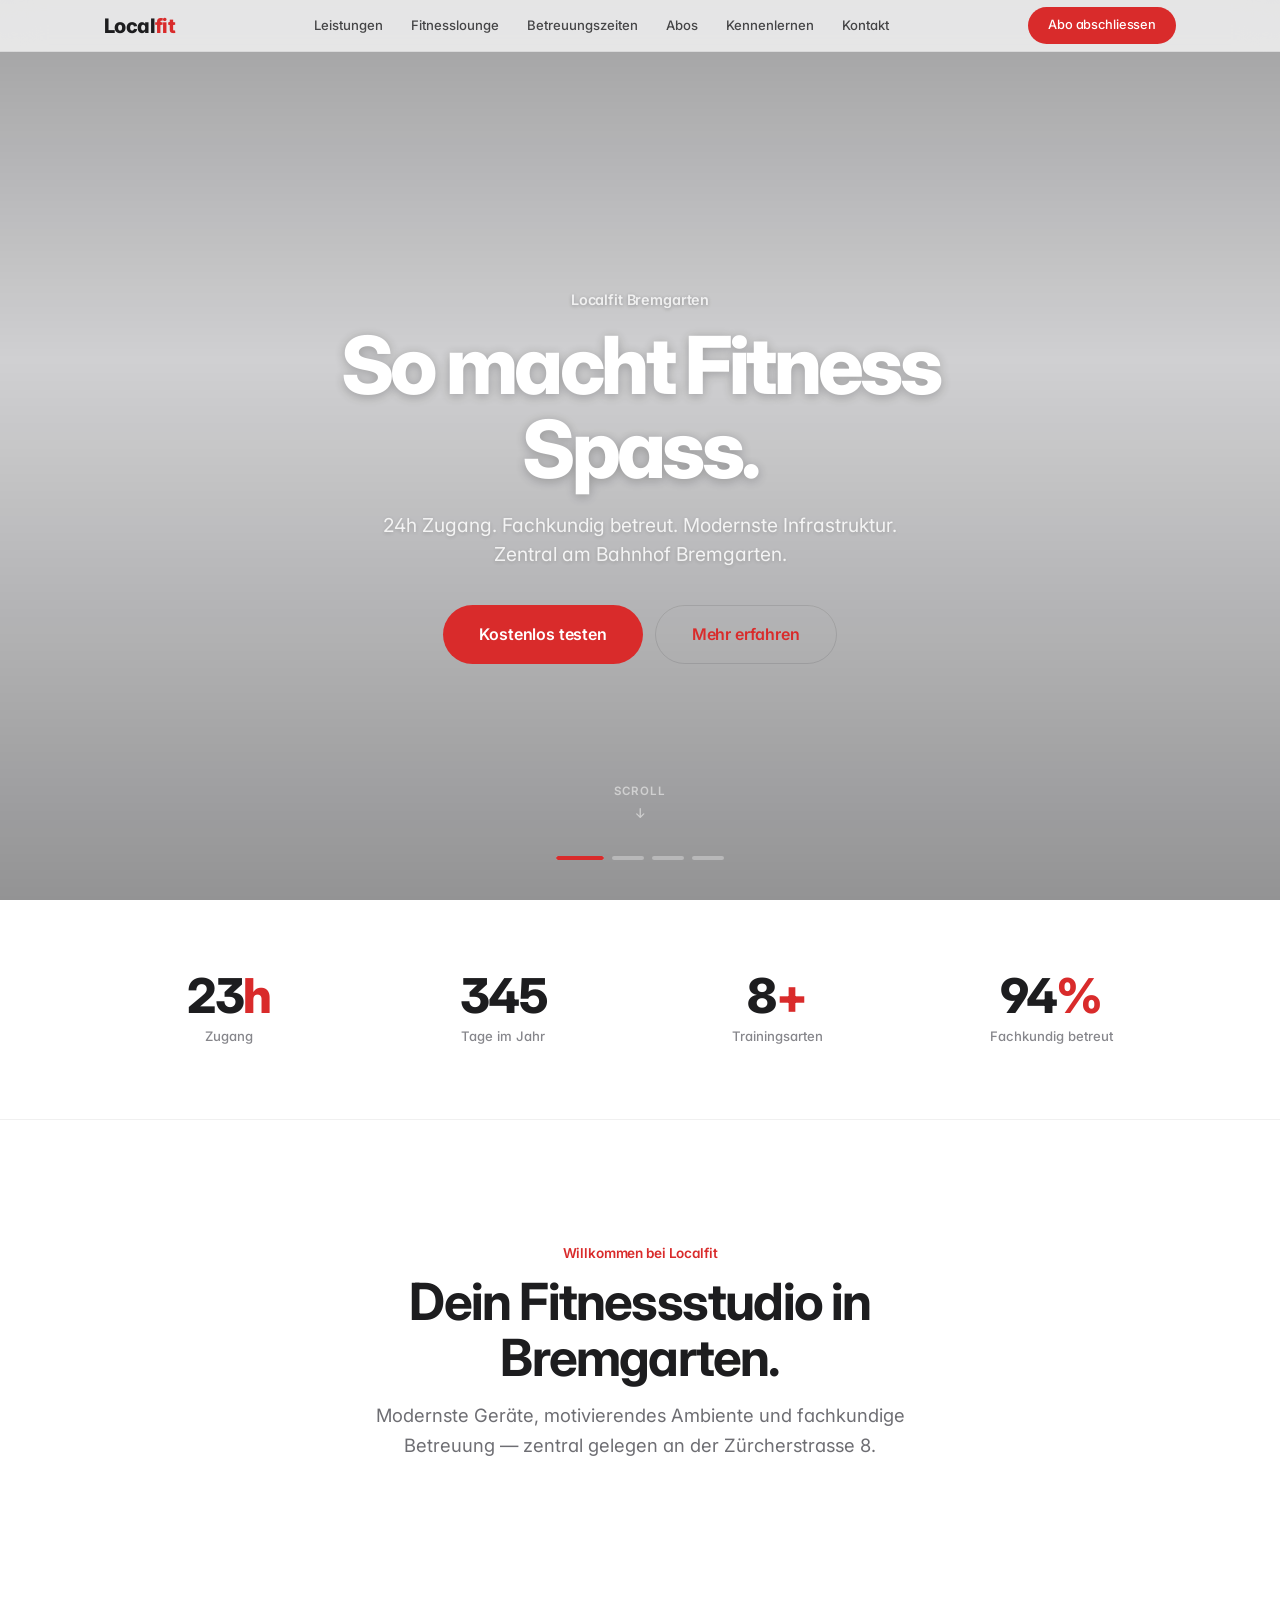
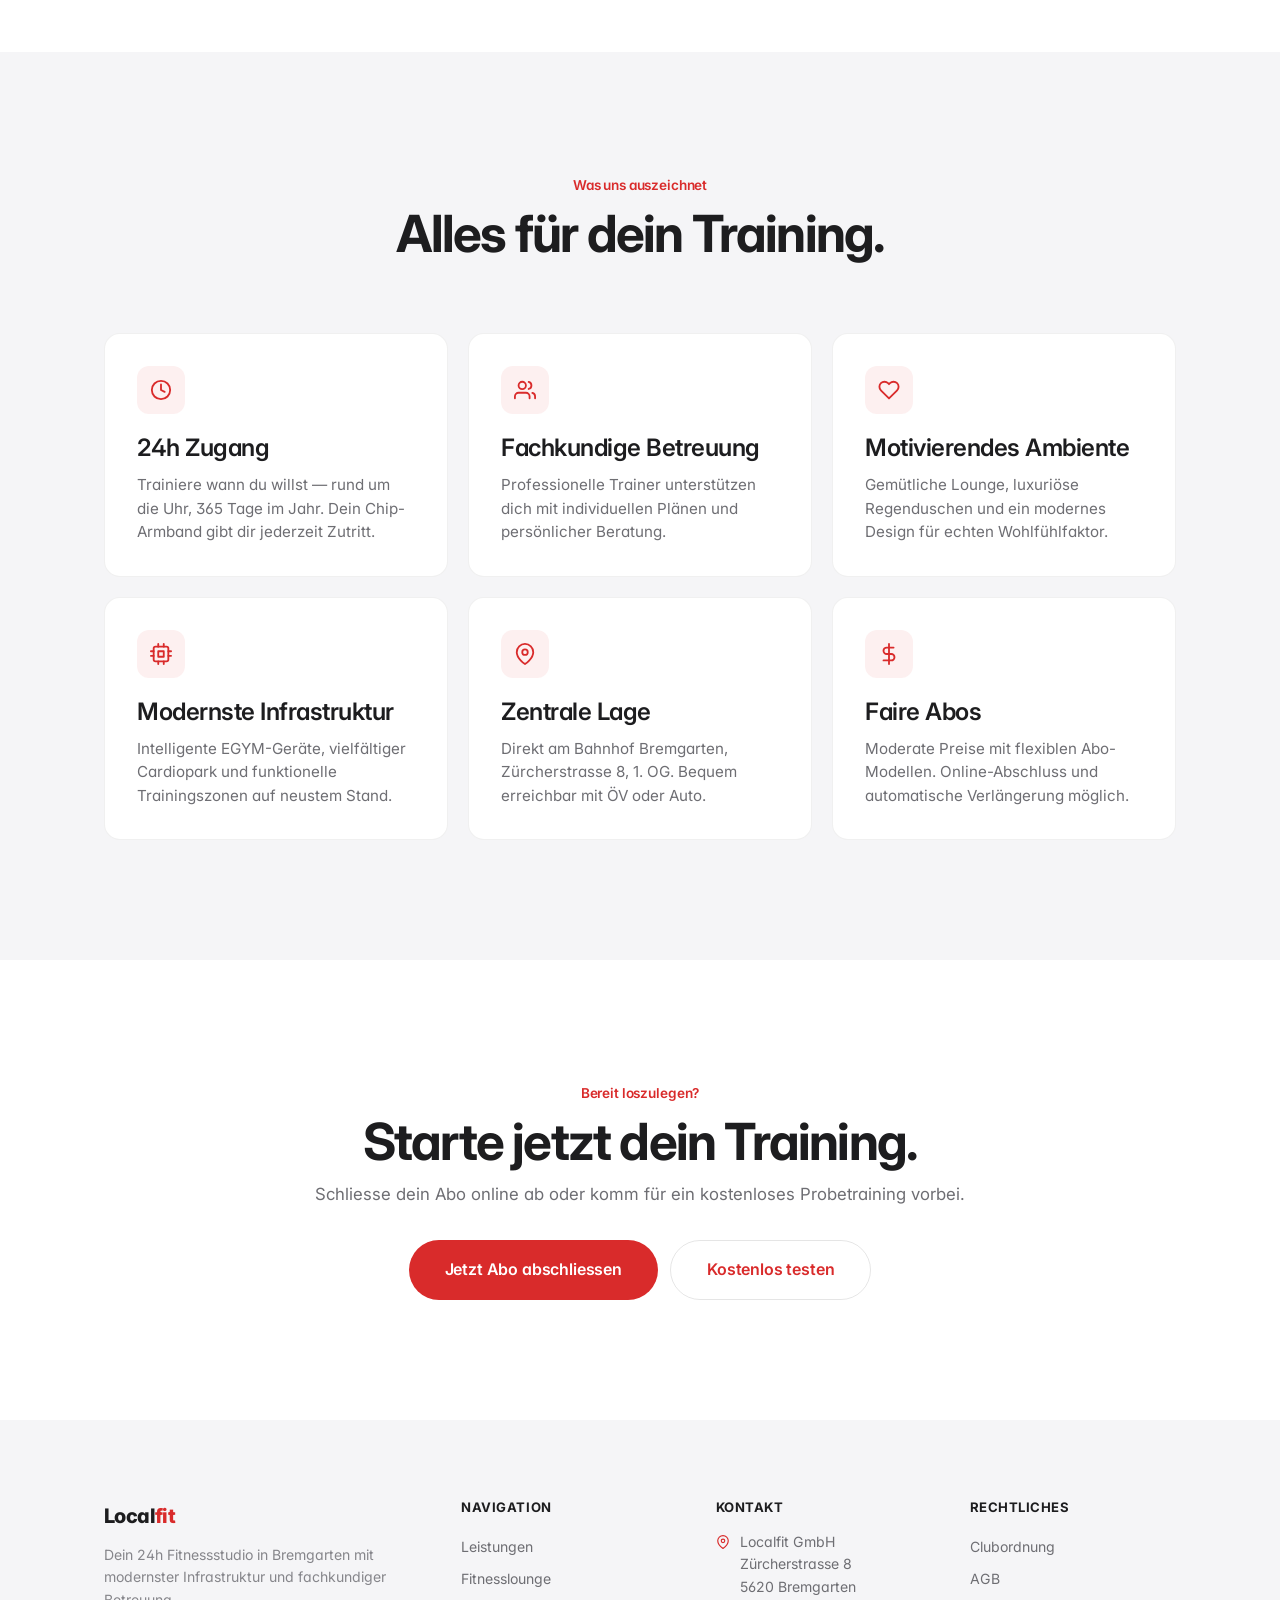
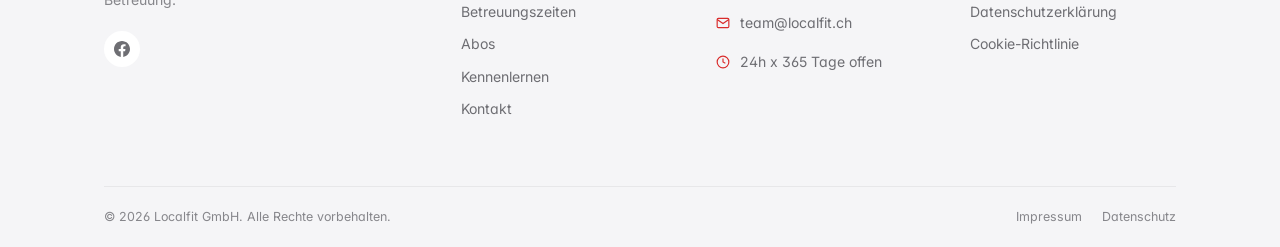
==== index.html @ 7a8f7181 "Initial commit: LocalFit Website Apple-style redesign of localfit.ch with red accent branding. 7 pag" ====
<!DOCTYPE html>
<html lang="de">
<head>
  <meta charset="UTF-8">
  <meta name="viewport" content="width=device-width, initial-scale=1.0">
  <title>Localfit Bremgarten — So macht Fitness Spass</title>
  <meta name="description" content="Localfit Bremgarten: 24h Fitnessstudio mit modernster Infrastruktur, fachkundiger Betreuung und motivierendem Ambiente.">
  <link rel="stylesheet" href="css/style.css">
  <link rel="stylesheet" href="css/components.css">
  <link rel="stylesheet" href="css/pages.css">
</head>
<body>

  <!-- NAVBAR -->
  <nav class="navbar" id="navbar">
    <div class="container">
      <a href="index.html" class="nav-logo">Local<span>fit</span></a>
      <div class="nav-links">
        <a href="leistungen.html">Leistungen</a>
        <a href="fitnesslounge.html">Fitnesslounge</a>
        <a href="betreuungszeiten.html">Betreuungszeiten</a>
        <a href="abos.html">Abos</a>
        <a href="kennenlernen.html">Kennenlernen</a>
        <a href="kontakt.html">Kontakt</a>
      </div>
      <a href="abos.html" class="btn btn-primary btn-sm nav-cta">Abo abschliessen</a>
      <button class="hamburger" id="hamburger" aria-label="Menü öffnen">
        <span></span><span></span><span></span>
      </button>
    </div>
  </nav>

  <!-- MOBILE MENU -->
  <div class="mobile-menu" id="mobileMenu">
    <a href="index.html" class="active">Home</a>
    <a href="leistungen.html">Leistungen</a>
    <a href="fitnesslounge.html">Fitnesslounge</a>
    <a href="betreuungszeiten.html">Betreuungszeiten</a>
    <a href="abos.html">Abos</a>
    <a href="kennenlernen.html">Kennenlernen</a>
    <a href="kontakt.html">Kontakt</a>
  </div>

  <!-- HERO -->
  <section class="hero" id="hero">
    <div class="hero-slides">
      <div class="hero-slide active">
        <div class="hero-slide-bg" style="background-image: url('https://www.localfit.ch/wp-content/uploads/slider07.jpg');"></div>
      </div>
      <div class="hero-slide">
        <div class="hero-slide-bg" style="background-image: url('https://www.localfit.ch/wp-content/uploads/slider05.jpg');"></div>
      </div>
      <div class="hero-slide">
        <div class="hero-slide-bg" style="background-image: url('https://www.localfit.ch/wp-content/uploads/slider-localfit-b.jpg');"></div>
      </div>
      <div class="hero-slide">
        <div class="hero-slide-bg" style="background-image: url('https://www.localfit.ch/wp-content/uploads/slider-localfit-a.jpg');"></div>
      </div>
    </div>

    <div class="hero-content">
      <div class="hero-text" id="heroText">
        <span class="section-label">Localfit Bremgarten</span>
        <h1>So macht Fitness Spass.</h1>
        <p>24h Zugang. Fachkundig betreut. Modernste Infrastruktur. Zentral am Bahnhof Bremgarten.</p>
        <div class="hero-buttons">
          <a href="kennenlernen.html" class="btn btn-primary btn-lg">Kostenlos testen</a>
          <a href="leistungen.html" class="btn btn-secondary btn-lg">Mehr erfahren</a>
        </div>
      </div>
    </div>

    <div id="heroSlideData" style="display:none;">
      <div data-label="Localfit Bremgarten" data-title="So macht Fitness Spass." data-text="24h Zugang. Fachkundig betreut. Modernste Infrastruktur. Zentral am Bahnhof Bremgarten." data-btn="Kostenlos testen" data-link="kennenlernen.html"></div>
      <div data-label="Modernste Ausstattung" data-title="Infrastruktur, die begeistert." data-text="Intelligente EGYM-Geräte, Cardiopark und luxuriöse Regenduschen — alles für dein Training." data-btn="Leistungen entdecken" data-link="leistungen.html"></div>
      <div data-label="Für alle Generationen" data-title="Dein Training. Dein Tempo." data-text="Ob Einsteiger oder Profi — finde dein individuelles Trainingsprogramm mit fachkundiger Beratung." data-btn="Jetzt kennenlernen" data-link="kennenlernen.html"></div>
      <div data-label="Dein Wohlfühlort" data-title="Wohlfühlen. Trainieren. Wiederkommen." data-text="Nur wer sich in seinem Fitnessclub wohlfühlt, wird motiviert trainieren. Überzeug dich selbst." data-btn="Lounge ansehen" data-link="fitnesslounge.html"></div>
    </div>

    <div class="hero-indicators" id="heroIndicators">
      <div class="hero-indicator active"><div class="hero-indicator-fill"></div></div>
      <div class="hero-indicator"><div class="hero-indicator-fill"></div></div>
      <div class="hero-indicator"><div class="hero-indicator-fill"></div></div>
      <div class="hero-indicator"><div class="hero-indicator-fill"></div></div>
    </div>

    <div class="hero-scroll">
      <span>Scroll</span>
      <svg width="14" height="14" viewBox="0 0 16 16" fill="none"><path d="M8 3v10m0 0l4-4m-4 4L4 9" stroke="currentColor" stroke-width="1.5" stroke-linecap="round" stroke-linejoin="round"/></svg>
    </div>
  </section>

  <!-- STATS -->
  <section class="stats-bar">
    <div class="container">
      <div class="stats-grid">
        <div class="stat-item reveal">
          <div class="stat-number"><span class="counter" data-target="24">0</span><span class="accent">h</span></div>
          <div class="stat-label">Zugang</div>
        </div>
        <div class="stat-item reveal reveal-delay-1">
          <div class="stat-number"><span class="counter" data-target="365">0</span></div>
          <div class="stat-label">Tage im Jahr</div>
        </div>
        <div class="stat-item reveal reveal-delay-2">
          <div class="stat-number"><span class="counter" data-target="8">0</span><span class="accent">+</span></div>
          <div class="stat-label">Trainingsarten</div>
        </div>
        <div class="stat-item reveal reveal-delay-3">
          <div class="stat-number"><span class="counter" data-target="100">0</span><span class="accent">%</span></div>
          <div class="stat-label">Fachkundig betreut</div>
        </div>
      </div>
    </div>
  </section>

  <!-- TAGLINE -->
  <section class="section">
    <div class="container">
      <div class="section-header reveal">
        <span class="section-label">Willkommen bei Localfit</span>
        <h2>Dein Fitnessstudio in Bremgarten.</h2>
        <p>Modernste Geräte, motivierendes Ambiente und fachkundige Betreuung — zentral gelegen an der Zürcherstrasse 8.</p>
      </div>
    </div>
  </section>

  <!-- FEATURES -->
  <section class="section features-section">
    <div class="container">
      <div class="section-header reveal">
        <span class="section-label">Was uns auszeichnet</span>
        <h2>Alles für dein Training.</h2>
      </div>
      <div class="grid grid-3">
        <div class="card reveal">
          <div class="card-icon">
            <svg width="22" height="22" viewBox="0 0 24 24" fill="none" stroke="currentColor" stroke-width="2" stroke-linecap="round" stroke-linejoin="round"><circle cx="12" cy="12" r="10"/><polyline points="12 6 12 12 16 14"/></svg>
          </div>
          <h3>24h Zugang</h3>
          <p>Trainiere wann du willst — rund um die Uhr, 365 Tage im Jahr. Dein Chip-Armband gibt dir jederzeit Zutritt.</p>
        </div>
        <div class="card reveal reveal-delay-1">
          <div class="card-icon">
            <svg width="22" height="22" viewBox="0 0 24 24" fill="none" stroke="currentColor" stroke-width="2" stroke-linecap="round" stroke-linejoin="round"><path d="M17 21v-2a4 4 0 0 0-4-4H5a4 4 0 0 0-4 4v2"/><circle cx="9" cy="7" r="4"/><path d="M23 21v-2a4 4 0 0 0-3-3.87"/><path d="M16 3.13a4 4 0 0 1 0 7.75"/></svg>
          </div>
          <h3>Fachkundige Betreuung</h3>
          <p>Professionelle Trainer unterstützen dich mit individuellen Plänen und persönlicher Beratung.</p>
        </div>
        <div class="card reveal reveal-delay-2">
          <div class="card-icon">
            <svg width="22" height="22" viewBox="0 0 24 24" fill="none" stroke="currentColor" stroke-width="2" stroke-linecap="round" stroke-linejoin="round"><path d="M20.84 4.61a5.5 5.5 0 0 0-7.78 0L12 5.67l-1.06-1.06a5.5 5.5 0 0 0-7.78 7.78l1.06 1.06L12 21.23l7.78-7.78 1.06-1.06a5.5 5.5 0 0 0 0-7.78z"/></svg>
          </div>
          <h3>Motivierendes Ambiente</h3>
          <p>Gemütliche Lounge, luxuriöse Regenduschen und ein modernes Design für echten Wohlfühlfaktor.</p>
        </div>
        <div class="card reveal">
          <div class="card-icon">
            <svg width="22" height="22" viewBox="0 0 24 24" fill="none" stroke="currentColor" stroke-width="2" stroke-linecap="round" stroke-linejoin="round"><rect x="4" y="4" width="16" height="16" rx="2" ry="2"/><rect x="9" y="9" width="6" height="6"/><line x1="9" y1="1" x2="9" y2="4"/><line x1="15" y1="1" x2="15" y2="4"/><line x1="9" y1="20" x2="9" y2="23"/><line x1="15" y1="20" x2="15" y2="23"/><line x1="20" y1="9" x2="23" y2="9"/><line x1="20" y1="14" x2="23" y2="14"/><line x1="1" y1="9" x2="4" y2="9"/><line x1="1" y1="14" x2="4" y2="14"/></svg>
          </div>
          <h3>Modernste Infrastruktur</h3>
          <p>Intelligente EGYM-Geräte, vielfältiger Cardiopark und funktionelle Trainingszonen auf neustem Stand.</p>
        </div>
        <div class="card reveal reveal-delay-1">
          <div class="card-icon">
            <svg width="22" height="22" viewBox="0 0 24 24" fill="none" stroke="currentColor" stroke-width="2" stroke-linecap="round" stroke-linejoin="round"><path d="M21 10c0 7-9 13-9 13s-9-6-9-13a9 9 0 0 1 18 0z"/><circle cx="12" cy="10" r="3"/></svg>
          </div>
          <h3>Zentrale Lage</h3>
          <p>Direkt am Bahnhof Bremgarten, Zürcherstrasse 8, 1. OG. Bequem erreichbar mit ÖV oder Auto.</p>
        </div>
        <div class="card reveal reveal-delay-2">
          <div class="card-icon">
            <svg width="22" height="22" viewBox="0 0 24 24" fill="none" stroke="currentColor" stroke-width="2" stroke-linecap="round" stroke-linejoin="round"><line x1="12" y1="1" x2="12" y2="23"/><path d="M17 5H9.5a3.5 3.5 0 0 0 0 7h5a3.5 3.5 0 0 1 0 7H6"/></svg>
          </div>
          <h3>Faire Abos</h3>
          <p>Moderate Preise mit flexiblen Abo-Modellen. Online-Abschluss und automatische Verlängerung möglich.</p>
        </div>
      </div>
    </div>
  </section>

  <!-- CTA -->
  <section class="section cta-section">
    <div class="container reveal">
      <span class="section-label">Bereit loszulegen?</span>
      <h2>Starte jetzt dein Training.</h2>
      <p>Schliesse dein Abo online ab oder komm für ein kostenloses Probetraining vorbei.</p>
      <div style="display: flex; gap: 12px; justify-content: center; flex-wrap: wrap;">
        <a href="abos.html" class="btn btn-primary btn-lg">Jetzt Abo abschliessen</a>
        <a href="kennenlernen.html" class="btn btn-secondary btn-lg">Kostenlos testen</a>
      </div>
    </div>
  </section>

  <!-- FOOTER -->
  <footer class="footer">
    <div class="container">
      <div class="footer-grid">
        <div class="footer-brand">
          <a href="index.html" class="nav-logo">Local<span>fit</span></a>
          <p>Dein 24h Fitnessstudio in Bremgarten mit modernster Infrastruktur und fachkundiger Betreuung.</p>
          <div class="footer-social">
            <a href="https://www.facebook.com" target="_blank" rel="noopener" aria-label="Facebook">
              <svg width="16" height="16" viewBox="0 0 24 24" fill="currentColor"><path d="M24 12.073c0-6.627-5.373-12-12-12s-12 5.373-12 12c0 5.99 4.388 10.954 10.125 11.854v-8.385H7.078v-3.47h3.047V9.43c0-3.007 1.792-4.669 4.533-4.669 1.312 0 2.686.235 2.686.235v2.953H15.83c-1.491 0-1.956.925-1.956 1.874v2.25h3.328l-.532 3.47h-2.796v8.385C19.612 23.027 24 18.062 24 12.073z"/></svg>
            </a>
          </div>
        </div>
        <div>
          <h4>Navigation</h4>
          <div class="footer-links">
            <a href="leistungen.html">Leistungen</a>
            <a href="fitnesslounge.html">Fitnesslounge</a>
            <a href="betreuungszeiten.html">Betreuungszeiten</a>
            <a href="abos.html">Abos</a>
            <a href="kennenlernen.html">Kennenlernen</a>
            <a href="kontakt.html">Kontakt</a>
          </div>
        </div>
        <div>
          <h4>Kontakt</h4>
          <div class="footer-contact-item">
            <span class="footer-contact-icon"><svg width="14" height="14" viewBox="0 0 24 24" fill="none" stroke="currentColor" stroke-width="2"><path d="M21 10c0 7-9 13-9 13s-9-6-9-13a9 9 0 0 1 18 0z"/><circle cx="12" cy="10" r="3"/></svg></span>
            <span>Localfit GmbH<br>Zürcherstrasse 8<br>5620 Bremgarten</span>
          </div>
          <div class="footer-contact-item">
            <span class="footer-contact-icon"><svg width="14" height="14" viewBox="0 0 24 24" fill="none" stroke="currentColor" stroke-width="2"><path d="M4 4h16c1.1 0 2 .9 2 2v12c0 1.1-.9 2-2 2H4c-1.1 0-2-.9-2-2V6c0-1.1.9-2 2-2z"/><polyline points="22,6 12,13 2,6"/></svg></span>
            <span>team@localfit.ch</span>
          </div>
          <div class="footer-contact-item">
            <span class="footer-contact-icon"><svg width="14" height="14" viewBox="0 0 24 24" fill="none" stroke="currentColor" stroke-width="2"><circle cx="12" cy="12" r="10"/><polyline points="12 6 12 12 16 14"/></svg></span>
            <span>24h x 365 Tage offen</span>
          </div>
        </div>
        <div>
          <h4>Rechtliches</h4>
          <div class="footer-links">
            <a href="#">Clubordnung</a>
            <a href="#">AGB</a>
            <a href="#">Datenschutzerklärung</a>
            <a href="#">Cookie-Richtlinie</a>
          </div>
        </div>
      </div>
      <div class="footer-bottom">
        <span>&copy; 2026 Localfit GmbH. Alle Rechte vorbehalten.</span>
        <div class="footer-bottom-links">
          <a href="#">Impressum</a>
          <a href="#">Datenschutz</a>
        </div>
      </div>
    </div>
  </footer>

  <button class="back-to-top" id="backToTop" aria-label="Nach oben">
    <svg width="18" height="18" viewBox="0 0 24 24" fill="none" stroke="currentColor" stroke-width="2.5" stroke-linecap="round" stroke-linejoin="round"><polyline points="18 15 12 9 6 15"/></svg>
  </button>

  <script src="js/main.js"></script>
  <script src="js/carousel.js"></script>
</body>
</html>
---- css/style.css ----
/* ============================================
   LOCALFIT — Apple-Inspired Design System
   ============================================ */

@import url('https://fonts.googleapis.com/css2?family=Inter:wght@300;400;500;600;700;800;900&display=swap');

:root {
  /* Backgrounds */
  --bg-primary: #ffffff;
  --bg-secondary: #f5f5f7;
  --bg-tertiary: #fbfbfd;
  --bg-card: #ffffff;
  --bg-elevated: #ffffff;

  /* Accent — LocalFit Red */
  --accent: #d92b2b;
  --accent-hover: #e63946;
  --accent-light: rgba(217, 43, 43, 0.07);
  --accent-medium: rgba(217, 43, 43, 0.12);

  /* Text — Apple's text hierarchy */
  --text-primary: #1d1d1f;
  --text-secondary: #6e6e73;
  --text-tertiary: #86868b;
  --text-link: #d92b2b;

  /* Borders */
  --border: rgba(0, 0, 0, 0.06);
  --border-strong: rgba(0, 0, 0, 0.1);
  --glass: rgba(255, 255, 255, 0.72);
  --glass-border: rgba(0, 0, 0, 0.06);

  /* Spacing */
  --nav-h: 52px;
  --section-pad: 120px;
  --container-max: 1120px;

  /* Radius */
  --radius: 16px;
  --radius-sm: 12px;
  --radius-xs: 8px;
  --radius-lg: 24px;
  --radius-xl: 32px;
  --radius-pill: 980px;

  /* Shadows — Apple-soft */
  --shadow-sm: 0 1px 3px rgba(0, 0, 0, 0.04), 0 1px 2px rgba(0, 0, 0, 0.06);
  --shadow-md: 0 4px 14px rgba(0, 0, 0, 0.06), 0 2px 6px rgba(0, 0, 0, 0.04);
  --shadow-lg: 0 12px 40px rgba(0, 0, 0, 0.08), 0 4px 12px rgba(0, 0, 0, 0.04);
  --shadow-xl: 0 24px 60px rgba(0, 0, 0, 0.1), 0 8px 20px rgba(0, 0, 0, 0.04);

  /* Transitions */
  --ease: cubic-bezier(0.25, 0.1, 0.25, 1);
  --ease-spring: cubic-bezier(0.34, 1.56, 0.64, 1);
}

/* --- Reset --- */
*, *::before, *::after {
  margin: 0;
  padding: 0;
  box-sizing: border-box;
}

html {
  scroll-behavior: smooth;
  -webkit-text-size-adjust: 100%;
}

body {
  font-family: 'Inter', -apple-system, BlinkMacSystemFont, 'Segoe UI', Roboto, sans-serif;
  font-weight: 400;
  line-height: 1.6;
  color: var(--text-primary);
  background: var(--bg-primary);
  overflow-x: hidden;
  -webkit-font-smoothing: antialiased;
  -moz-osx-font-smoothing: grayscale;
  font-feature-settings: 'cv11', 'ss01';
}

img {
  max-width: 100%;
  height: auto;
  display: block;
}

a {
  color: var(--text-link);
  text-decoration: none;
  transition: opacity 0.3s var(--ease);
}

a:hover {
  opacity: 0.75;
}

ul, ol { list-style: none; }

button, input, select, textarea {
  font-family: inherit;
  font-size: inherit;
  color: inherit;
  background: none;
  border: none;
  outline: none;
}

button { cursor: pointer; }

/* --- Typography (Apple-style) --- */
h1, h2, h3, h4, h5, h6 {
  font-family: 'Inter', -apple-system, BlinkMacSystemFont, sans-serif;
  font-weight: 700;
  line-height: 1.12;
  letter-spacing: -0.025em;
  color: var(--text-primary);
}

h1 {
  font-size: clamp(2.5rem, 6vw, 4.2rem);
  font-weight: 800;
  letter-spacing: -0.04em;
  line-height: 1.08;
}

h2 {
  font-size: clamp(2rem, 4.5vw, 3.2rem);
  font-weight: 700;
  letter-spacing: -0.035em;
  line-height: 1.1;
}

h3 {
  font-size: clamp(1.2rem, 2vw, 1.5rem);
  font-weight: 600;
  letter-spacing: -0.02em;
  line-height: 1.2;
}

h4 {
  font-size: 1.1rem;
  font-weight: 600;
  letter-spacing: -0.01em;
}

p {
  color: var(--text-secondary);
  line-height: 1.6;
  font-size: 1.05rem;
}

/* --- Layout --- */
.container {
  width: 100%;
  max-width: var(--container-max);
  margin: 0 auto;
  padding: 0 24px;
}

.section {
  padding: var(--section-pad) 0;
}

.section-header {
  text-align: center;
  margin-bottom: 72px;
  max-width: 680px;
  margin-left: auto;
  margin-right: auto;
}

.section-header h2 {
  margin-bottom: 16px;
}

.section-header p {
  font-size: 1.15rem;
  max-width: 560px;
  margin: 0 auto;
}

.section-label {
  display: inline-block;
  font-size: 0.85rem;
  font-weight: 600;
  color: var(--accent);
  margin-bottom: 8px;
  letter-spacing: -0.01em;
}

.divider {
  width: 36px;
  height: 4px;
  background: var(--accent);
  border-radius: 2px;
  margin: 24px auto 0;
}

/* --- Grid --- */
.grid {
  display: grid;
  gap: 20px;
}
.grid-2 { grid-template-columns: repeat(2, 1fr); }
.grid-3 { grid-template-columns: repeat(3, 1fr); }
.grid-4 { grid-template-columns: repeat(4, 1fr); }

@media (max-width: 1024px) {
  .grid-4 { grid-template-columns: repeat(2, 1fr); }
  .grid-3 { grid-template-columns: repeat(2, 1fr); }
}
@media (max-width: 768px) {
  .grid-2, .grid-3, .grid-4 { grid-template-columns: 1fr; }
  .section { padding: 80px 0; }
  .section-header { margin-bottom: 48px; }
}

/* --- Scroll Reveal --- */
.reveal {
  opacity: 0;
  transform: translateY(28px);
  transition: opacity 0.7s var(--ease), transform 0.7s var(--ease);
}
.reveal.visible {
  opacity: 1;
  transform: translateY(0);
}
.reveal-delay-1 { transition-delay: 0.1s; }
.reveal-delay-2 { transition-delay: 0.2s; }
.reveal-delay-3 { transition-delay: 0.3s; }
.reveal-delay-4 { transition-delay: 0.4s; }
.reveal-delay-5 { transition-delay: 0.5s; }

/* --- Placeholder Images --- */
.placeholder-img {
  display: flex;
  align-items: center;
  justify-content: center;
  font-size: 0.85rem;
  font-weight: 500;
  color: var(--text-tertiary);
  position: relative;
  overflow: hidden;
}
---- css/components.css ----
/* ============================================
   LOCALFIT — Components (Apple Style)
   ============================================ */

/* ---- NAVBAR ---- */
.navbar {
  position: fixed;
  top: 0;
  left: 0;
  right: 0;
  height: var(--nav-h);
  z-index: 1000;
  display: flex;
  align-items: center;
  background: var(--glass);
  backdrop-filter: saturate(180%) blur(20px);
  -webkit-backdrop-filter: saturate(180%) blur(20px);
  border-bottom: 1px solid var(--glass-border);
  transition: all 0.35s var(--ease);
}

.navbar .container {
  display: flex;
  align-items: center;
  justify-content: space-between;
  width: 100%;
}

.nav-logo {
  font-size: 1.25rem;
  font-weight: 800;
  letter-spacing: -0.03em;
  color: var(--text-primary);
  display: flex;
  align-items: center;
  gap: 0;
  z-index: 1001;
}

.nav-logo span {
  color: var(--accent);
}

.nav-links {
  display: flex;
  align-items: center;
  gap: 28px;
}

.nav-links a {
  font-size: 0.82rem;
  font-weight: 500;
  color: var(--text-primary);
  opacity: 0.8;
  transition: opacity 0.3s var(--ease);
  text-decoration: none;
}

.nav-links a:hover {
  opacity: 1;
}

.nav-links a.active {
  opacity: 1;
  font-weight: 600;
}

.nav-cta {
  z-index: 1001;
}

/* Hamburger */
.hamburger {
  display: none;
  flex-direction: column;
  gap: 5px;
  width: 20px;
  cursor: pointer;
  z-index: 1001;
  padding: 8px 0;
}

.hamburger span {
  display: block;
  width: 100%;
  height: 1.5px;
  background: var(--text-primary);
  border-radius: 1px;
  transition: all 0.3s var(--ease);
  transform-origin: center;
}

.hamburger.active span:nth-child(1) {
  transform: rotate(45deg) translate(4px, 5px);
}
.hamburger.active span:nth-child(2) {
  opacity: 0;
  transform: scaleX(0);
}
.hamburger.active span:nth-child(3) {
  transform: rotate(-45deg) translate(4px, -5px);
}

/* Mobile Menu */
.mobile-menu {
  display: none;
  position: fixed;
  inset: 0;
  background: rgba(255, 255, 255, 0.97);
  backdrop-filter: blur(40px);
  -webkit-backdrop-filter: blur(40px);
  z-index: 999;
  flex-direction: column;
  align-items: center;
  justify-content: center;
  gap: 8px;
  opacity: 0;
  pointer-events: none;
  transition: opacity 0.35s var(--ease);
}

.mobile-menu.open {
  opacity: 1;
  pointer-events: all;
}

.mobile-menu a {
  font-size: 1.8rem;
  font-weight: 700;
  letter-spacing: -0.03em;
  color: var(--text-primary);
  opacity: 0.4;
  padding: 8px 0;
  transition: opacity 0.3s var(--ease);
  text-decoration: none;
}

.mobile-menu a:hover,
.mobile-menu a.active {
  opacity: 1;
}

@media (max-width: 1024px) {
  .nav-links, .nav-cta { display: none; }
  .hamburger { display: flex; }
  .mobile-menu { display: flex; }
}

/* ---- BUTTONS ---- */
.btn {
  display: inline-flex;
  align-items: center;
  justify-content: center;
  gap: 6px;
  font-family: inherit;
  font-weight: 500;
  letter-spacing: -0.01em;
  border-radius: var(--radius-pill);
  transition: all 0.3s var(--ease);
  white-space: nowrap;
  cursor: pointer;
}

.btn-primary {
  background: var(--accent);
  color: #fff;
  padding: 12px 28px;
  font-size: 0.9rem;
}

.btn-primary:hover {
  background: var(--accent-hover);
  transform: scale(1.02);
  opacity: 1;
}

.btn-secondary {
  background: transparent;
  color: var(--accent);
  padding: 12px 28px;
  font-size: 0.9rem;
  border: 1px solid var(--border-strong);
}

.btn-secondary:hover {
  background: var(--accent-light);
  border-color: var(--accent);
  opacity: 1;
}

.btn-text {
  background: transparent;
  color: var(--accent);
  padding: 8px 0;
  font-size: 0.95rem;
  font-weight: 500;
  gap: 4px;
}

.btn-text:hover {
  opacity: 1;
  gap: 8px;
}

.btn-sm {
  padding: 8px 20px;
  font-size: 0.8rem;
}

.btn-lg {
  padding: 16px 36px;
  font-size: 1rem;
  font-weight: 600;
}

/* ---- CARDS ---- */
.card {
  background: var(--bg-card);
  border: 1px solid var(--border);
  border-radius: var(--radius);
  padding: 32px;
  transition: all 0.4s var(--ease);
}

.card:hover {
  box-shadow: var(--shadow-lg);
  transform: translateY(-4px);
  border-color: transparent;
}

.card-icon {
  width: 48px;
  height: 48px;
  border-radius: var(--radius-sm);
  background: var(--accent-light);
  display: flex;
  align-items: center;
  justify-content: center;
  margin-bottom: 20px;
  color: var(--accent);
}

.card h3 {
  margin-bottom: 10px;
}

.card p {
  font-size: 0.95rem;
  line-height: 1.55;
  color: var(--text-secondary);
}

/* ---- FORMS ---- */
.form-group {
  position: relative;
  margin-bottom: 20px;
}

.form-label {
  display: block;
  font-size: 0.82rem;
  font-weight: 600;
  color: var(--text-primary);
  margin-bottom: 6px;
  letter-spacing: -0.01em;
}

.form-input,
.form-select,
.form-textarea {
  width: 100%;
  padding: 12px 16px;
  background: var(--bg-secondary);
  border: 1.5px solid transparent;
  border-radius: var(--radius-xs);
  color: var(--text-primary);
  font-size: 0.95rem;
  transition: all 0.25s var(--ease);
}

.form-input:focus,
.form-select:focus,
.form-textarea:focus {
  background: var(--bg-primary);
  border-color: var(--accent);
  box-shadow: 0 0 0 3px var(--accent-light);
}

.form-input::placeholder,
.form-textarea::placeholder {
  color: var(--text-tertiary);
}

.form-textarea {
  min-height: 120px;
  resize: vertical;
}

.form-select {
  appearance: none;
  background-image: url("data:image/svg+xml,%3Csvg xmlns='http://www.w3.org/2000/svg' width='12' height='12' viewBox='0 0 12 12'%3E%3Cpath fill='%2386868b' d='M6 8L1 3h10z'/%3E%3C/svg%3E");
  background-repeat: no-repeat;
  background-position: right 16px center;
  padding-right: 40px;
  cursor: pointer;
}

.form-error {
  border-color: #ff3b30 !important;
  background: #fff5f5 !important;
}

.form-success {
  border-color: #34c759 !important;
}

.form-message {
  font-size: 0.78rem;
  margin-top: 4px;
  font-weight: 500;
}

.form-message.error { color: #ff3b30; }
.form-message.success { color: #34c759; }

/* ---- PAGE HERO ---- */
.page-hero {
  position: relative;
  padding: 140px 0 80px;
  text-align: center;
  background: var(--bg-secondary);
  overflow: hidden;
}

.page-hero::before {
  content: '';
  position: absolute;
  inset: 0;
  background: rgba(0, 0, 0, 0.35);
  z-index: 1;
  pointer-events: none;
}

.page-hero .container {
  position: relative;
  z-index: 2;
}

.page-hero .page-hero-bg {
  position: absolute;
  inset: 0;
  z-index: 0;
}

.page-hero h1 {
  margin-bottom: 8px;
  font-size: clamp(2.2rem, 5vw, 3.5rem);
  color: #ffffff;
  text-shadow: 0 2px 8px rgba(0,0,0,0.2);
}

.page-hero .breadcrumb {
  display: flex;
  align-items: center;
  justify-content: center;
  gap: 6px;
  font-size: 0.85rem;
  color: rgba(255, 255, 255, 0.6);
}

.page-hero .breadcrumb a {
  color: rgba(255, 255, 255, 0.75);
}
.page-hero .breadcrumb a:hover {
  color: #fff;
  opacity: 1;
}

.page-hero .breadcrumb .sep {
  color: rgba(255, 255, 255, 0.4);
}

/* ---- FOOTER ---- */
.footer {
  background: var(--bg-secondary);
  padding: 80px 0 0;
}

.footer-grid {
  display: grid;
  grid-template-columns: 1.5fr 1fr 1fr 1fr;
  gap: 48px;
  padding-bottom: 60px;
}

.footer-brand p {
  margin-top: 12px;
  font-size: 0.88rem;
  color: var(--text-tertiary);
  line-height: 1.6;
}

.footer h4 {
  font-size: 0.82rem;
  font-weight: 700;
  margin-bottom: 16px;
  color: var(--text-primary);
  text-transform: uppercase;
  letter-spacing: 0.04em;
}

.footer-links a {
  display: block;
  font-size: 0.88rem;
  color: var(--text-secondary);
  padding: 5px 0;
  transition: color 0.3s var(--ease);
  text-decoration: none;
}

.footer-links a:hover {
  color: var(--text-primary);
  opacity: 1;
}

.footer-contact-item {
  display: flex;
  align-items: flex-start;
  gap: 10px;
  margin-bottom: 14px;
  font-size: 0.88rem;
  color: var(--text-secondary);
}

.footer-contact-icon {
  color: var(--accent);
  flex-shrink: 0;
  margin-top: 2px;
}

.footer-social {
  display: flex;
  gap: 10px;
  margin-top: 20px;
}

.footer-social a {
  width: 36px;
  height: 36px;
  border-radius: 50%;
  background: var(--bg-primary);
  display: flex;
  align-items: center;
  justify-content: center;
  color: var(--text-secondary);
  transition: all 0.3s var(--ease);
  text-decoration: none;
}

.footer-social a:hover {
  background: var(--accent);
  color: #fff;
  opacity: 1;
}

.footer-bottom {
  border-top: 1px solid var(--border);
  padding: 20px 0;
  display: flex;
  align-items: center;
  justify-content: space-between;
  font-size: 0.78rem;
  color: var(--text-tertiary);
}

.footer-bottom-links {
  display: flex;
  gap: 20px;
}

.footer-bottom-links a {
  color: var(--text-tertiary);
  text-decoration: none;
}
.footer-bottom-links a:hover {
  color: var(--text-primary);
  opacity: 1;
}

@media (max-width: 1024px) {
  .footer-grid { grid-template-columns: 1fr 1fr; }
}

@media (max-width: 768px) {
  .footer { padding: 60px 0 0; }
  .footer-grid { grid-template-columns: 1fr; gap: 36px; }
  .footer-bottom { flex-direction: column; gap: 12px; text-align: center; }
}

/* ---- BACK TO TOP ---- */
.back-to-top {
  position: fixed;
  bottom: 28px;
  right: 28px;
  width: 40px;
  height: 40px;
  border-radius: 50%;
  background: var(--bg-primary);
  color: var(--text-primary);
  display: flex;
  align-items: center;
  justify-content: center;
  z-index: 900;
  opacity: 0;
  pointer-events: none;
  transform: translateY(12px);
  transition: all 0.3s var(--ease);
  box-shadow: var(--shadow-lg);
  border: 1px solid var(--border);
}

.back-to-top.visible {
  opacity: 1;
  pointer-events: all;
  transform: translateY(0);
}

.back-to-top:hover {
  transform: translateY(-3px);
  box-shadow: var(--shadow-xl);
}
---- css/pages.css ----
/* ============================================
   LOCALFIT — Pages (Apple Style)
   ============================================ */

/* ---- HOME: HERO ---- */
.hero {
  position: relative;
  min-height: 100vh;
  display: flex;
  align-items: center;
  justify-content: center;
  text-align: center;
  overflow: hidden;
  background: var(--bg-secondary);
  padding-top: var(--nav-h);
}

.hero-slides {
  position: absolute;
  inset: 0;
}

.hero-slide {
  position: absolute;
  inset: 0;
  opacity: 0;
  transition: opacity 1s var(--ease);
}

.hero-slide.active {
  opacity: 1;
}

.hero-slide-bg {
  position: absolute;
  inset: 0;
  background-size: cover;
  background-position: center;
  animation: kenBurns 10s var(--ease) forwards;
}

.hero-slide::after {
  content: '';
  position: absolute;
  inset: 0;
  background: linear-gradient(
    to bottom,
    rgba(0, 0, 0, 0.35) 0%,
    rgba(0, 0, 0, 0.15) 40%,
    rgba(0, 0, 0, 0.4) 100%
  );
  z-index: 1;
}

@keyframes kenBurns {
  from { transform: scale(1); }
  to { transform: scale(1.04); }
}

.hero-content {
  position: relative;
  z-index: 2;
  padding: 0 24px;
  max-width: 820px;
  margin: 0 auto;
}

.hero-text {
  text-align: center;
}

.hero-text .section-label {
  font-size: 0.9rem;
  font-weight: 600;
  color: rgba(255, 255, 255, 0.8);
  margin-bottom: 12px;
  display: block;
  text-shadow: 0 1px 4px rgba(0,0,0,0.3);
}

.hero-text h1 {
  font-size: clamp(2.8rem, 7vw, 5rem);
  font-weight: 800;
  letter-spacing: -0.045em;
  line-height: 1.05;
  margin-bottom: 20px;
  color: #ffffff;
  text-shadow: 0 2px 12px rgba(0,0,0,0.25);
}

.hero-text p {
  font-size: 1.2rem;
  color: rgba(255, 255, 255, 0.85);
  margin-bottom: 36px;
  max-width: 540px;
  margin-left: auto;
  margin-right: auto;
  line-height: 1.5;
  text-shadow: 0 1px 4px rgba(0,0,0,0.2);
}

.hero-buttons {
  display: flex;
  gap: 12px;
  justify-content: center;
  flex-wrap: wrap;
}

/* Hero Indicators */
.hero-indicators {
  position: absolute;
  bottom: 40px;
  left: 50%;
  transform: translateX(-50%);
  z-index: 3;
  display: flex;
  gap: 8px;
}

.hero-indicator {
  width: 32px;
  height: 4px;
  background: rgba(255, 255, 255, 0.3);
  border-radius: 2px;
  cursor: pointer;
  overflow: hidden;
  transition: all 0.3s var(--ease);
}

.hero-indicator.active {
  width: 48px;
}

.hero-indicator-fill {
  height: 100%;
  width: 0;
  background: var(--accent);
  border-radius: 2px;
}

.hero-indicator.active .hero-indicator-fill {
  animation: indicatorProgress 6s linear forwards;
}

@keyframes indicatorProgress {
  from { width: 0; }
  to { width: 100%; }
}

.hero-scroll {
  position: absolute;
  bottom: 80px;
  left: 50%;
  transform: translateX(-50%);
  z-index: 3;
  display: flex;
  flex-direction: column;
  align-items: center;
  gap: 6px;
  color: rgba(255, 255, 255, 0.5);
  font-size: 0.72rem;
  letter-spacing: 0.08em;
  text-transform: uppercase;
  font-weight: 600;
  animation: scrollBounce 2.5s ease-in-out infinite;
}

@keyframes scrollBounce {
  0%, 100% { transform: translateX(-50%) translateY(0); }
  50% { transform: translateX(-50%) translateY(6px); }
}

/* ---- HOME: STATS ---- */
.stats-bar {
  background: var(--bg-primary);
  padding: 60px 0;
  border-bottom: 1px solid var(--border);
}

.stats-grid {
  display: grid;
  grid-template-columns: repeat(4, 1fr);
  gap: 24px;
  text-align: center;
}

.stat-item {
  padding: 12px;
}

.stat-number {
  font-size: clamp(2rem, 4vw, 3rem);
  font-weight: 800;
  color: var(--text-primary);
  line-height: 1;
  margin-bottom: 6px;
  letter-spacing: -0.03em;
}

.stat-number .accent {
  color: var(--accent);
}

.stat-label {
  font-size: 0.82rem;
  color: var(--text-tertiary);
  font-weight: 500;
  letter-spacing: 0;
}

@media (max-width: 768px) {
  .stats-grid { grid-template-columns: repeat(2, 1fr); }
}

/* ---- HOME: FEATURES ---- */
.features-section {
  background: var(--bg-secondary);
}

/* ---- HOME: CTA ---- */
.cta-section {
  background: var(--bg-primary);
  text-align: center;
  position: relative;
}

.cta-section h2 {
  margin-bottom: 12px;
}

.cta-section p {
  margin: 0 auto 32px;
}

/* ---- LEISTUNGEN ---- */
.service-item {
  display: grid;
  grid-template-columns: 1fr 1fr;
  gap: 80px;
  align-items: center;
  padding: 80px 0;
  border-bottom: 1px solid var(--border);
}

.service-item:last-child { border-bottom: none; }

.service-item.reverse {
  direction: rtl;
}
.service-item.reverse > * {
  direction: ltr;
}

.service-number {
  font-size: 5rem;
  font-weight: 900;
  color: var(--accent-light);
  line-height: 1;
  margin-bottom: -12px;
  letter-spacing: -0.04em;
}

.service-content h3 {
  font-size: 1.6rem;
  margin-bottom: 14px;
}

.service-content p {
  font-size: 1rem;
  line-height: 1.6;
}

.service-image {
  border-radius: var(--radius-lg);
  overflow: hidden;
  aspect-ratio: 4/3;
  background: linear-gradient(135deg, #f0f0f5, #e8e8ed);
}

.service-image img {
  width: 100%;
  height: 100%;
  object-fit: cover;
  transition: transform 0.5s var(--ease);
}

.service-item:hover .service-image img {
  transform: scale(1.04);
}

@media (max-width: 768px) {
  .service-item {
    grid-template-columns: 1fr;
    gap: 32px;
    padding: 48px 0;
  }
  .service-item.reverse { direction: ltr; }
  .service-number { font-size: 3.5rem; }
}

/* ---- FITNESSLOUNGE ---- */
.quote-block {
  border-left: 4px solid var(--accent);
  padding: 28px 36px;
  background: var(--accent-light);
  border-radius: 0 var(--radius-sm) var(--radius-sm) 0;
  margin-bottom: 80px;
}

.quote-block p {
  font-size: 1.25rem;
  font-style: italic;
  color: var(--text-primary);
  max-width: none;
  line-height: 1.55;
  font-weight: 500;
}

.highlight-card {
  display: flex;
  align-items: flex-start;
  gap: 16px;
}

.highlight-icon {
  width: 32px;
  height: 32px;
  min-width: 32px;
  border-radius: 50%;
  background: var(--accent-light);
  display: flex;
  align-items: center;
  justify-content: center;
  color: var(--accent);
  margin-top: 2px;
}

.highlight-card h4 { margin-bottom: 4px; }
.highlight-card p { font-size: 0.92rem; }

/* Gallery */
.gallery-section {
  background: var(--bg-secondary);
}

.gallery-grid {
  display: grid;
  grid-template-columns: repeat(3, 1fr);
  grid-template-rows: auto auto;
  gap: 12px;
}

.gallery-item {
  border-radius: var(--radius);
  overflow: hidden;
  aspect-ratio: 4/3;
  cursor: pointer;
  transition: all 0.4s var(--ease);
  background: linear-gradient(135deg, #e8e8ed, #d2d2d7);
}

.gallery-item:hover {
  transform: scale(1.02);
  box-shadow: var(--shadow-lg);
}

.gallery-item:first-child {
  grid-column: span 2;
  grid-row: span 2;
  aspect-ratio: auto;
}

@media (max-width: 768px) {
  .gallery-grid { grid-template-columns: 1fr; }
  .gallery-item:first-child { grid-column: span 1; grid-row: span 1; aspect-ratio: 4/3; }
}

/* ---- BETREUUNGSZEITEN ---- */
.schedule-cards {
  display: grid;
  grid-template-columns: 1fr 1fr;
  gap: 24px;
  margin-bottom: 64px;
}

.schedule-card {
  background: var(--bg-card);
  border: 1px solid var(--border);
  border-radius: var(--radius);
  overflow: hidden;
}

.schedule-card-header {
  background: var(--bg-secondary);
  padding: 18px 24px;
  border-bottom: 1px solid var(--border);
  display: flex;
  align-items: center;
  gap: 10px;
}

.schedule-card-header .icon { color: var(--accent); }
.schedule-card-header h3 { font-size: 1rem; }

.schedule-row {
  display: flex;
  justify-content: space-between;
  align-items: center;
  padding: 14px 24px;
  border-bottom: 1px solid var(--border);
  font-size: 0.92rem;
  transition: background 0.3s var(--ease);
}

.schedule-row:last-child { border-bottom: none; }

.schedule-row.today {
  background: var(--accent-light);
}

.schedule-row .day {
  color: var(--text-primary);
  font-weight: 500;
}

.schedule-row .time {
  color: var(--text-secondary);
  font-weight: 600;
  font-variant-numeric: tabular-nums;
}

/* 24h Badge */
.badge-24h {
  text-align: center;
  padding: 60px 40px;
  background: var(--bg-secondary);
  border-radius: var(--radius-lg);
  margin-bottom: 80px;
  position: relative;
  overflow: hidden;
}

.badge-24h::before {
  content: '';
  position: absolute;
  top: 50%;
  left: 50%;
  transform: translate(-50%, -50%);
  width: 200px;
  height: 200px;
  border-radius: 50%;
  border: 2px solid var(--accent);
  opacity: 0.1;
  animation: pulse24 3s ease-in-out infinite;
}

.badge-24h::after {
  content: '';
  position: absolute;
  top: 50%;
  left: 50%;
  transform: translate(-50%, -50%);
  width: 300px;
  height: 300px;
  border-radius: 50%;
  border: 1px solid var(--accent);
  opacity: 0.05;
  animation: pulse24 3s ease-in-out 0.5s infinite;
}

@keyframes pulse24 {
  0%, 100% { transform: translate(-50%, -50%) scale(1); opacity: 0.1; }
  50% { transform: translate(-50%, -50%) scale(1.08); opacity: 0.03; }
}

.badge-24h .big-number {
  font-size: clamp(3rem, 8vw, 4.5rem);
  font-weight: 900;
  background: linear-gradient(135deg, var(--accent), #e63946);
  -webkit-background-clip: text;
  -webkit-text-fill-color: transparent;
  background-clip: text;
  line-height: 1;
  margin-bottom: 12px;
  position: relative;
  letter-spacing: -0.04em;
}

.badge-24h p {
  margin: 0 auto;
  font-size: 1.05rem;
  position: relative;
  max-width: 520px;
}

/* Holidays */
.holidays-toggle {
  display: flex;
  align-items: center;
  justify-content: space-between;
  width: 100%;
  padding: 14px 20px;
  background: var(--bg-secondary);
  border: 1px solid var(--border);
  border-radius: var(--radius-xs);
  color: var(--text-primary);
  font-size: 0.95rem;
  font-weight: 500;
  cursor: pointer;
  transition: all 0.3s var(--ease);
}

.holidays-toggle:hover {
  background: var(--accent-light);
}

.holidays-toggle .arrow {
  transition: transform 0.3s var(--ease);
  color: var(--accent);
}

.holidays-toggle.open .arrow {
  transform: rotate(180deg);
}

.holidays-list {
  max-height: 0;
  overflow: hidden;
  transition: max-height 0.4s var(--ease);
  background: var(--bg-primary);
  border: 1px solid var(--border);
  border-top: none;
  border-radius: 0 0 var(--radius-xs) var(--radius-xs);
}

.holidays-list.open { max-height: 500px; }

.holidays-list li {
  padding: 10px 20px;
  border-bottom: 1px solid var(--border);
  font-size: 0.88rem;
  color: var(--text-secondary);
  display: flex;
  align-items: center;
  gap: 8px;
}

.holidays-list li:last-child { border-bottom: none; }

.holidays-list li::before {
  content: '';
  width: 5px;
  height: 5px;
  border-radius: 50%;
  background: var(--accent);
  flex-shrink: 0;
}

@media (max-width: 768px) {
  .schedule-cards { grid-template-columns: 1fr; }
}

/* ---- ABOS: PRICING ---- */
.pricing-grid {
  display: grid;
  grid-template-columns: repeat(3, 1fr);
  gap: 20px;
  align-items: start;
}

.pricing-card {
  background: var(--bg-card);
  border: 1px solid var(--border);
  border-radius: var(--radius-lg);
  padding: 40px 32px;
  text-align: center;
  transition: all 0.4s var(--ease);
  position: relative;
}

.pricing-card:hover {
  transform: translateY(-6px);
  box-shadow: var(--shadow-xl);
  border-color: transparent;
}

.pricing-card.featured {
  border-color: var(--accent);
  box-shadow: var(--shadow-lg);
  transform: scale(1.03);
}

.pricing-card.featured:hover {
  transform: scale(1.03) translateY(-6px);
}

.pricing-badge {
  position: absolute;
  top: -13px;
  left: 50%;
  transform: translateX(-50%);
  background: var(--accent);
  color: #fff;
  font-size: 0.72rem;
  font-weight: 700;
  text-transform: uppercase;
  letter-spacing: 0.05em;
  padding: 5px 18px;
  border-radius: var(--radius-pill);
}

.pricing-card h3 {
  font-size: 1.3rem;
  margin-bottom: 4px;
  margin-top: 6px;
}

.pricing-card .subtitle {
  color: var(--text-tertiary);
  font-size: 0.85rem;
  margin-bottom: 28px;
}

.pricing-price {
  margin-bottom: 28px;
}

.pricing-price .amount {
  font-size: 3.2rem;
  font-weight: 900;
  color: var(--text-primary);
  line-height: 1;
  letter-spacing: -0.04em;
}

.pricing-price .currency {
  font-size: 1rem;
  font-weight: 600;
  vertical-align: super;
  color: var(--text-tertiary);
}

.pricing-price .period {
  display: block;
  font-size: 0.82rem;
  color: var(--text-tertiary);
  margin-top: 4px;
}

.pricing-features {
  text-align: left;
  margin-bottom: 28px;
}

.pricing-features li {
  display: flex;
  align-items: center;
  gap: 10px;
  padding: 9px 0;
  border-bottom: 1px solid var(--border);
  font-size: 0.88rem;
  color: var(--text-secondary);
}

.pricing-features li:last-child { border-bottom: none; }

.pricing-features .check {
  color: var(--accent);
  font-weight: 700;
  font-size: 1rem;
}

.pricing-info { margin-top: 48px; }

.info-box {
  background: var(--bg-secondary);
  border-radius: var(--radius);
  padding: 24px;
  margin-bottom: 12px;
}

.info-box h4 {
  margin-bottom: 6px;
  display: flex;
  align-items: center;
  gap: 8px;
  font-size: 0.95rem;
}

.info-box p { font-size: 0.9rem; }

@media (max-width: 1024px) {
  .pricing-grid {
    grid-template-columns: 1fr;
    max-width: 420px;
    margin: 0 auto;
  }
  .pricing-card.featured { transform: none; }
  .pricing-card.featured:hover { transform: translateY(-6px); }
}

/* ---- KENNENLERNEN ---- */
.kennenlernen-grid {
  display: grid;
  grid-template-columns: 1fr 1.2fr;
  gap: 80px;
  align-items: start;
}

.kennenlernen-info h2 {
  margin-bottom: 16px;
  font-size: clamp(1.8rem, 3.5vw, 2.5rem);
}

.kennenlernen-info > p { margin-bottom: 32px; }

.kennenlernen-benefits { margin-bottom: 32px; }

.kennenlernen-benefits li {
  display: flex;
  align-items: center;
  gap: 10px;
  padding: 8px 0;
  font-size: 0.95rem;
  color: var(--text-secondary);
}

.kennenlernen-benefits .icon { color: var(--accent); }

.kennenlernen-location {
  background: var(--bg-secondary);
  border-radius: var(--radius);
  padding: 24px;
}

.kennenlernen-location h4 {
  margin-bottom: 8px;
  display: flex;
  align-items: center;
  gap: 8px;
}

.kennenlernen-form {
  background: var(--bg-secondary);
  border-radius: var(--radius-lg);
  padding: 40px;
}

.kennenlernen-form h3 { margin-bottom: 4px; }
.kennenlernen-form > p {
  margin-bottom: 24px;
  font-size: 0.9rem;
}

.form-row {
  display: grid;
  grid-template-columns: 1fr 1fr;
  gap: 12px;
}

.termin-block {
  background: var(--bg-primary);
  border: 1px solid var(--border);
  border-radius: var(--radius-xs);
  padding: 20px;
  margin-bottom: 20px;
}

.termin-block h4 {
  font-size: 0.85rem;
  margin-bottom: 14px;
  color: var(--accent);
}

@media (max-width: 768px) {
  .kennenlernen-grid { grid-template-columns: 1fr; gap: 40px; }
  .form-row { grid-template-columns: 1fr; }
}

/* ---- KONTAKT ---- */
.kontakt-grid {
  display: grid;
  grid-template-columns: 1fr 1.5fr;
  gap: 48px;
  align-items: start;
}

.kontakt-info-card {
  background: var(--bg-secondary);
  border-radius: var(--radius-lg);
  padding: 36px;
}

.kontakt-info-card h3 { margin-bottom: 24px; }

.kontakt-item {
  display: flex;
  align-items: flex-start;
  gap: 14px;
  margin-bottom: 22px;
}

.kontakt-item:last-child { margin-bottom: 0; }

.kontakt-item-icon {
  width: 40px;
  height: 40px;
  min-width: 40px;
  border-radius: 50%;
  background: var(--accent-light);
  display: flex;
  align-items: center;
  justify-content: center;
  color: var(--accent);
}

.kontakt-item h4 {
  font-size: 0.92rem;
  margin-bottom: 2px;
}

.kontakt-item p {
  font-size: 0.88rem;
  line-height: 1.5;
}

.kontakt-form {
  background: var(--bg-secondary);
  border-radius: var(--radius-lg);
  padding: 36px;
}

.kontakt-form h3 { margin-bottom: 24px; }

.map-container {
  margin-top: 48px;
  border-radius: var(--radius-lg);
  overflow: hidden;
  height: 360px;
  background: var(--bg-secondary);
}

@media (max-width: 768px) {
  .kontakt-grid { grid-template-columns: 1fr; gap: 24px; }
  .map-container { height: 260px; }
}

/* ---- HERO MOBILE ---- */
@media (max-width: 768px) {
  .hero { min-height: auto; padding: 120px 0 80px; }
  .hero-scroll { display: none; }
}
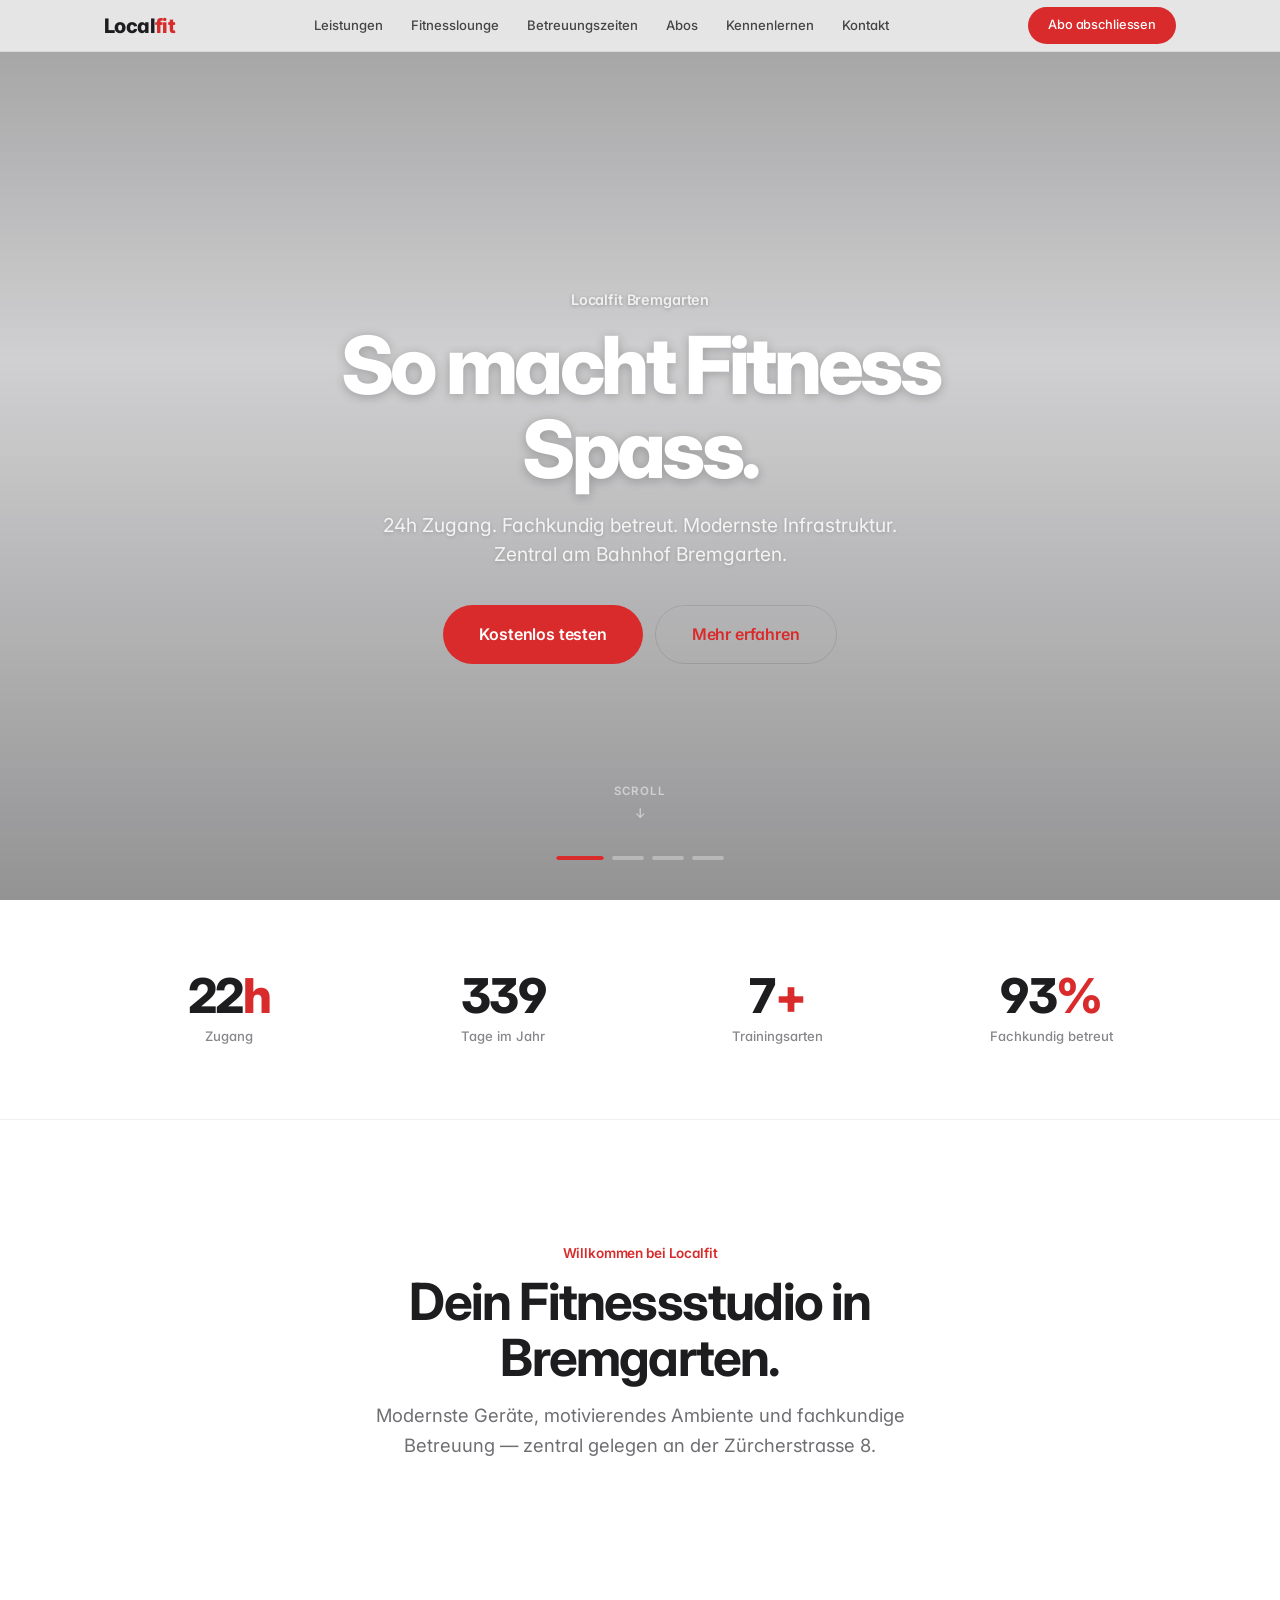
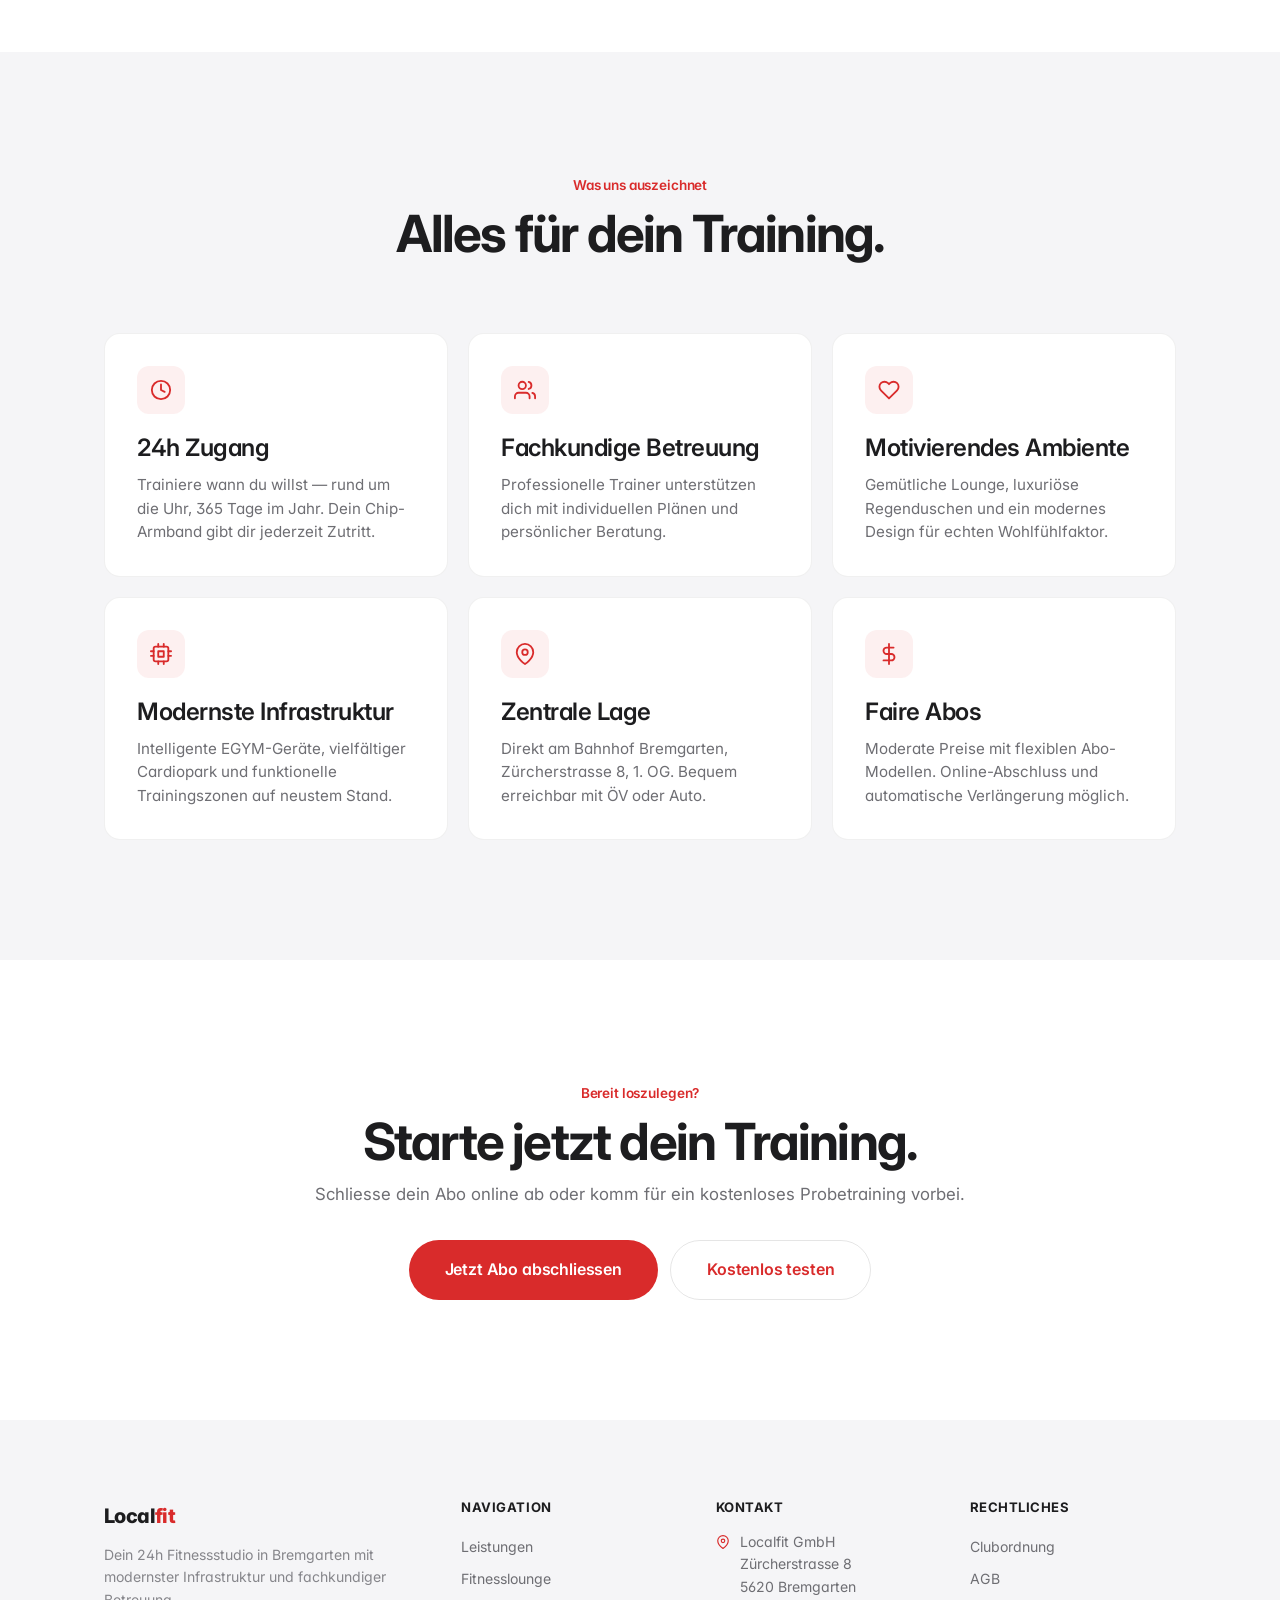
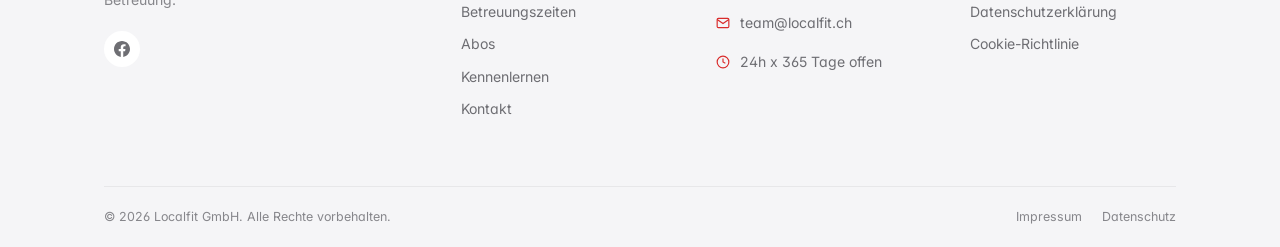
==== commit 5a3a92a3: "Fix code review issues: validation, accessibility, performance - Form validation: proper order, ARIA" ====
--- a/index.html
+++ b/index.html
@@ -5,6 +5,10 @@
   <meta name="viewport" content="width=device-width, initial-scale=1.0">
   <title>Localfit Bremgarten — So macht Fitness Spass</title>
   <meta name="description" content="Localfit Bremgarten: 24h Fitnessstudio mit modernster Infrastruktur, fachkundiger Betreuung und motivierendem Ambiente.">
+  <link rel="preconnect" href="https://fonts.googleapis.com">
+  <link rel="preconnect" href="https://fonts.gstatic.com" crossorigin>
+  <link rel="stylesheet" href="https://fonts.googleapis.com/css2?family=Inter:wght@300;400;500;600;700;800;900&display=swap">
+  <link rel="preload" as="image" href="https://www.localfit.ch/wp-content/uploads/slider07.jpg">
   <link rel="stylesheet" href="css/style.css">
   <link rel="stylesheet" href="css/components.css">
   <link rel="stylesheet" href="css/pages.css">
@@ -32,7 +36,7 @@
 
   <!-- MOBILE MENU -->
   <div class="mobile-menu" id="mobileMenu">
-    <a href="index.html" class="active">Home</a>
+    <a href="index.html">Home</a>
     <a href="leistungen.html">Leistungen</a>
     <a href="fitnesslounge.html">Fitnesslounge</a>
     <a href="betreuungszeiten.html">Betreuungszeiten</a>
@@ -40,6 +44,8 @@
     <a href="kennenlernen.html">Kennenlernen</a>
     <a href="kontakt.html">Kontakt</a>
   </div>
+
+  <main>
 
   <!-- HERO -->
   <section class="hero" id="hero">
@@ -192,6 +198,8 @@
     </div>
   </section>
 
+  </main>
+
   <!-- FOOTER -->
   <footer class="footer">
     <div class="container">
--- a/css/style.css
+++ b/css/style.css
@@ -2,7 +2,7 @@
    LOCALFIT — Apple-Inspired Design System
    ============================================ */
 
-@import url('https://fonts.googleapis.com/css2?family=Inter:wght@300;400;500;600;700;800;900&display=swap');
+/* Google Fonts loaded via <link> in HTML head for better performance */
 
 :root {
   /* Backgrounds */
--- a/css/pages.css
+++ b/css/pages.css
@@ -244,11 +244,12 @@
 
 .service-item:last-child { border-bottom: none; }
 
-.service-item.reverse {
-  direction: rtl;
-}
-.service-item.reverse > * {
-  direction: ltr;
+.service-item.reverse .service-content {
+  order: 2;
+}
+
+.service-item.reverse .service-image {
+  order: 1;
 }
 
 .service-number {
@@ -294,7 +295,8 @@
     gap: 32px;
     padding: 48px 0;
   }
-  .service-item.reverse { direction: ltr; }
+  .service-item.reverse .service-content,
+  .service-item.reverse .service-image { order: unset; }
   .service-number { font-size: 3.5rem; }
 }
 
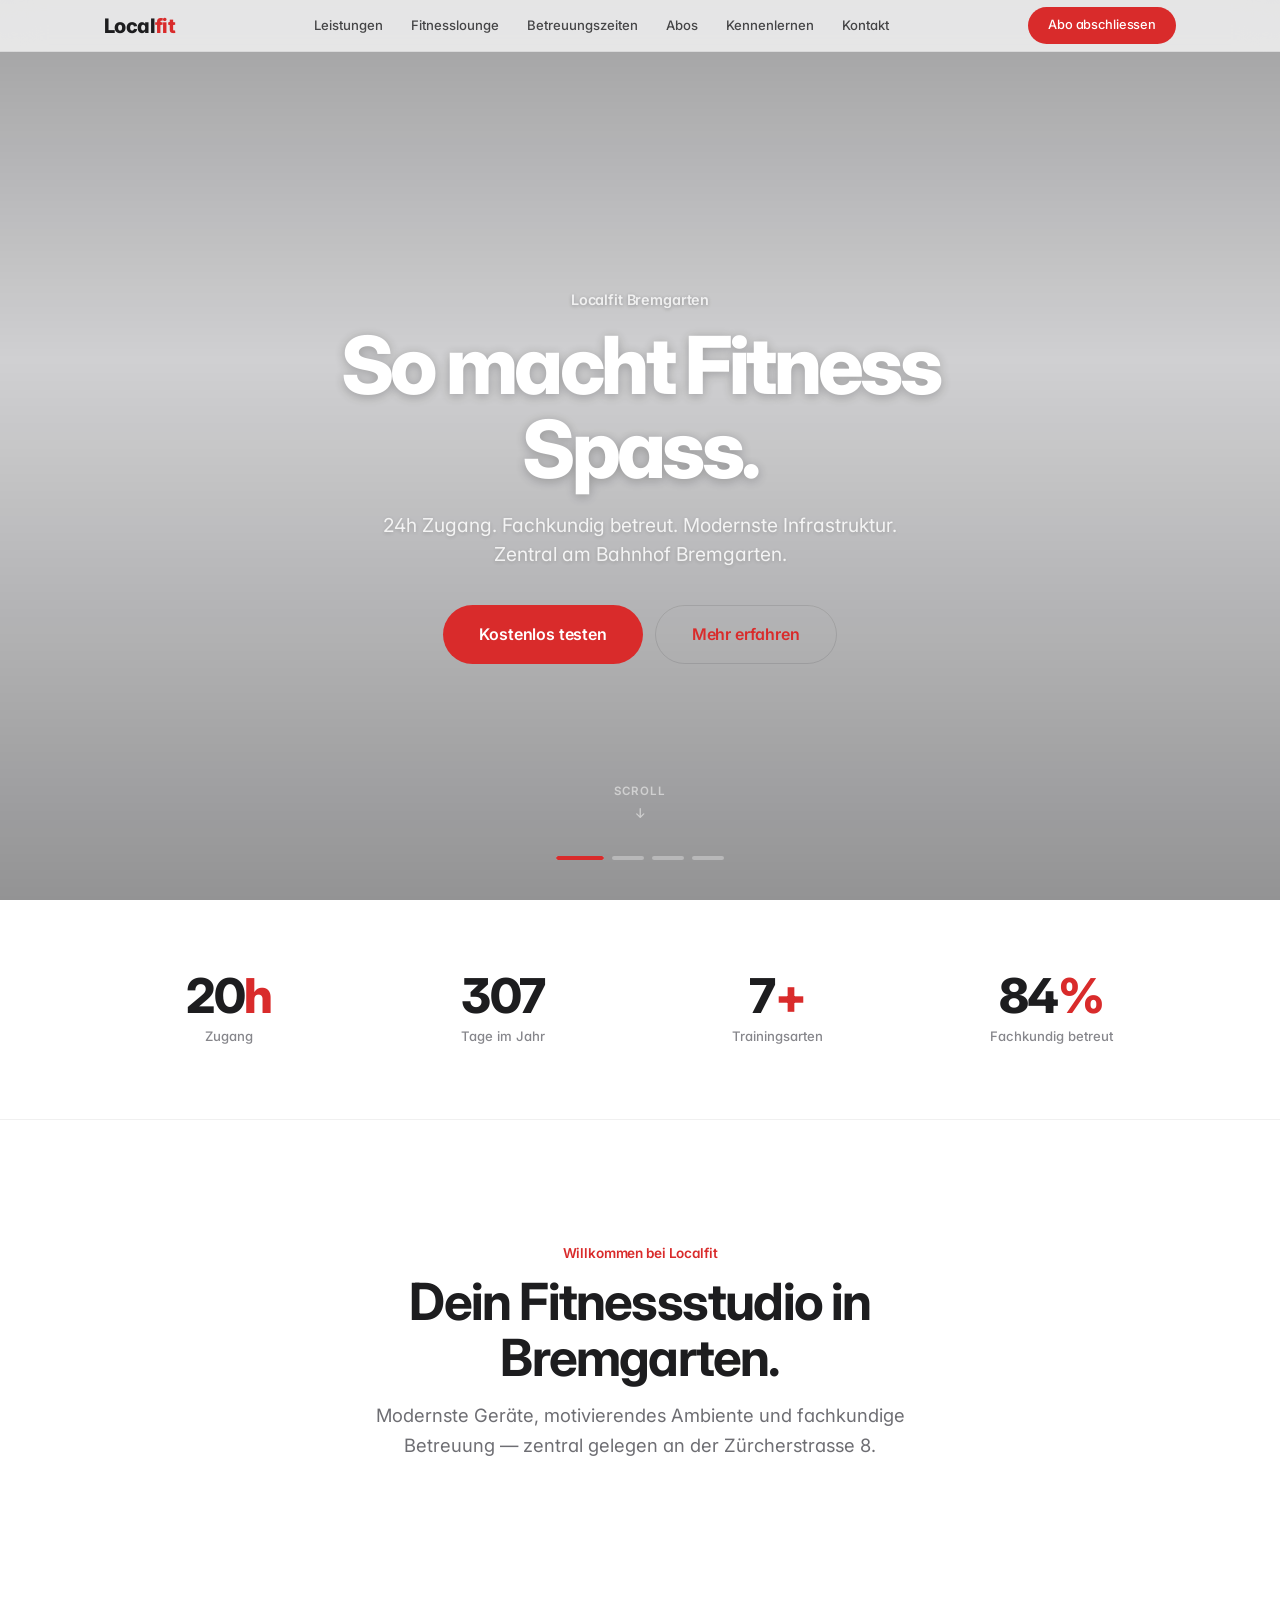
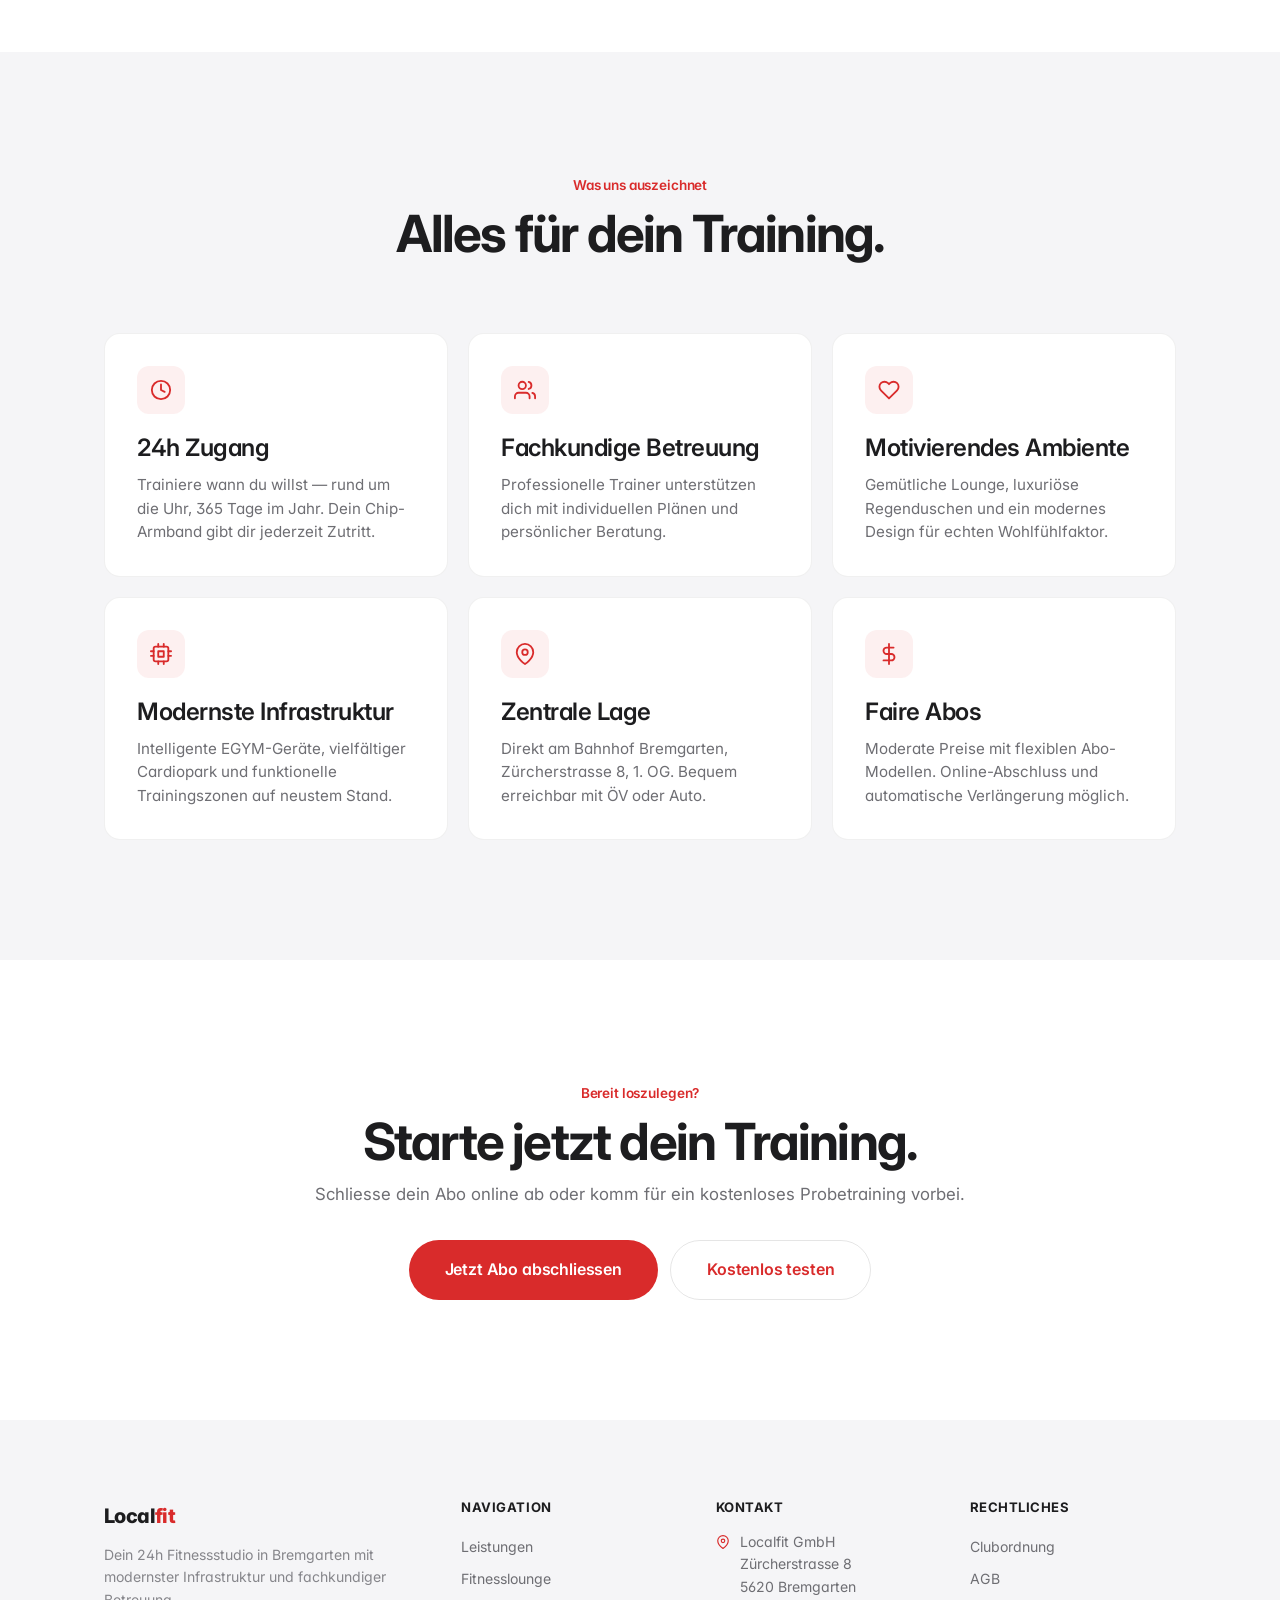
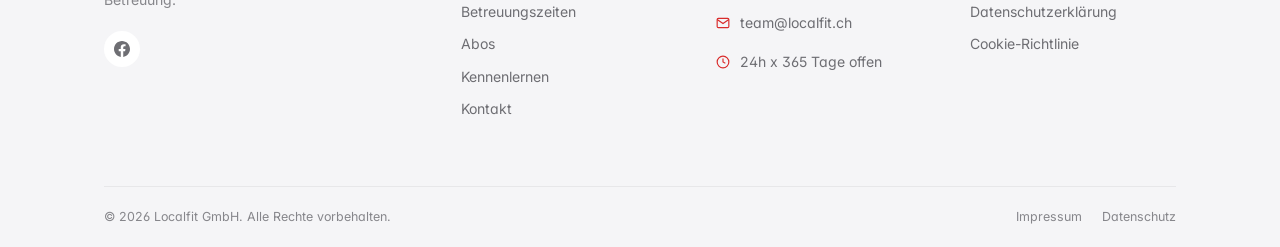
==== commit 1f3a437c: "Fix UX issues: accessibility, mailto links, form weekdays, skip-link - Add :focus-visible styles for" ====
--- a/index.html
+++ b/index.html
@@ -15,6 +15,8 @@
 </head>
 <body>
 
+  <a href="#main" class="skip-link">Zum Inhalt springen</a>
+
   <!-- NAVBAR -->
   <nav class="navbar" id="navbar">
     <div class="container">
@@ -45,7 +47,7 @@
     <a href="kontakt.html">Kontakt</a>
   </div>
 
-  <main>
+  <main id="main">
 
   <!-- HERO -->
   <section class="hero" id="hero">
@@ -232,7 +234,7 @@
           </div>
           <div class="footer-contact-item">
             <span class="footer-contact-icon"><svg width="14" height="14" viewBox="0 0 24 24" fill="none" stroke="currentColor" stroke-width="2"><path d="M4 4h16c1.1 0 2 .9 2 2v12c0 1.1-.9 2-2 2H4c-1.1 0-2-.9-2-2V6c0-1.1.9-2 2-2z"/><polyline points="22,6 12,13 2,6"/></svg></span>
-            <span>team@localfit.ch</span>
+            <a href="mailto:team@localfit.ch" style="color: inherit; text-decoration: none;">team@localfit.ch</a>
           </div>
           <div class="footer-contact-item">
             <span class="footer-contact-icon"><svg width="14" height="14" viewBox="0 0 24 24" fill="none" stroke="currentColor" stroke-width="2"><circle cx="12" cy="12" r="10"/><polyline points="12 6 12 12 16 14"/></svg></span>
--- a/css/style.css
+++ b/css/style.css
@@ -105,6 +105,17 @@
   outline: none;
 }
 
+/* Accessible focus styles */
+a:focus-visible,
+button:focus-visible,
+input:focus-visible,
+select:focus-visible,
+textarea:focus-visible {
+  outline: 2px solid var(--accent);
+  outline-offset: 2px;
+  border-radius: 4px;
+}
+
 button { cursor: pointer; }
 
 /* --- Typography (Apple-style) --- */
--- a/css/components.css
+++ b/css/components.css
@@ -1,6 +1,27 @@
 /* ============================================
    LOCALFIT — Components (Apple Style)
    ============================================ */
+
+/* ---- SKIP LINK ---- */
+.skip-link {
+  position: absolute;
+  top: -100%;
+  left: 16px;
+  z-index: 9999;
+  padding: 12px 24px;
+  background: var(--accent);
+  color: #fff;
+  border-radius: var(--radius);
+  font-weight: 600;
+  font-size: 0.9rem;
+  text-decoration: none;
+  opacity: 0;
+  transition: top 0.2s, opacity 0.2s;
+}
+.skip-link:focus {
+  top: 16px;
+  opacity: 1;
+}
 
 /* ---- NAVBAR ---- */
 .navbar {
